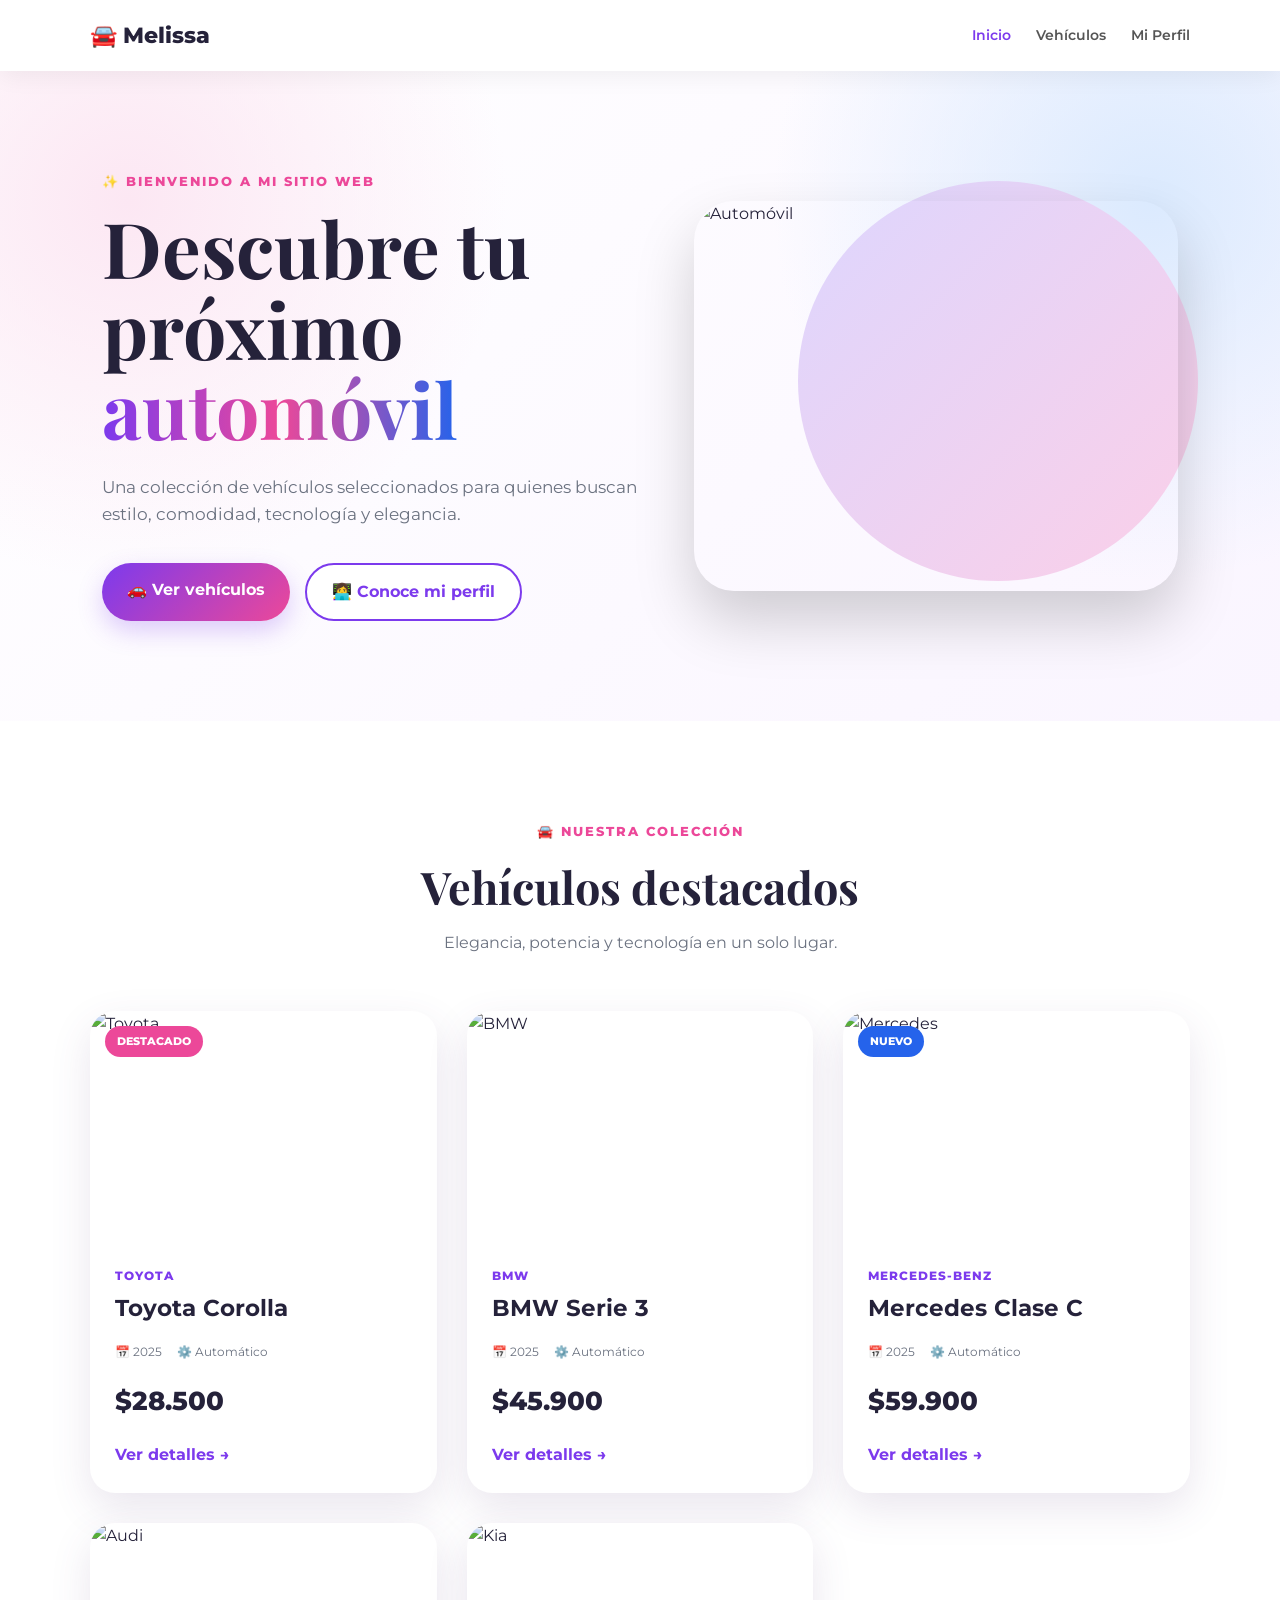
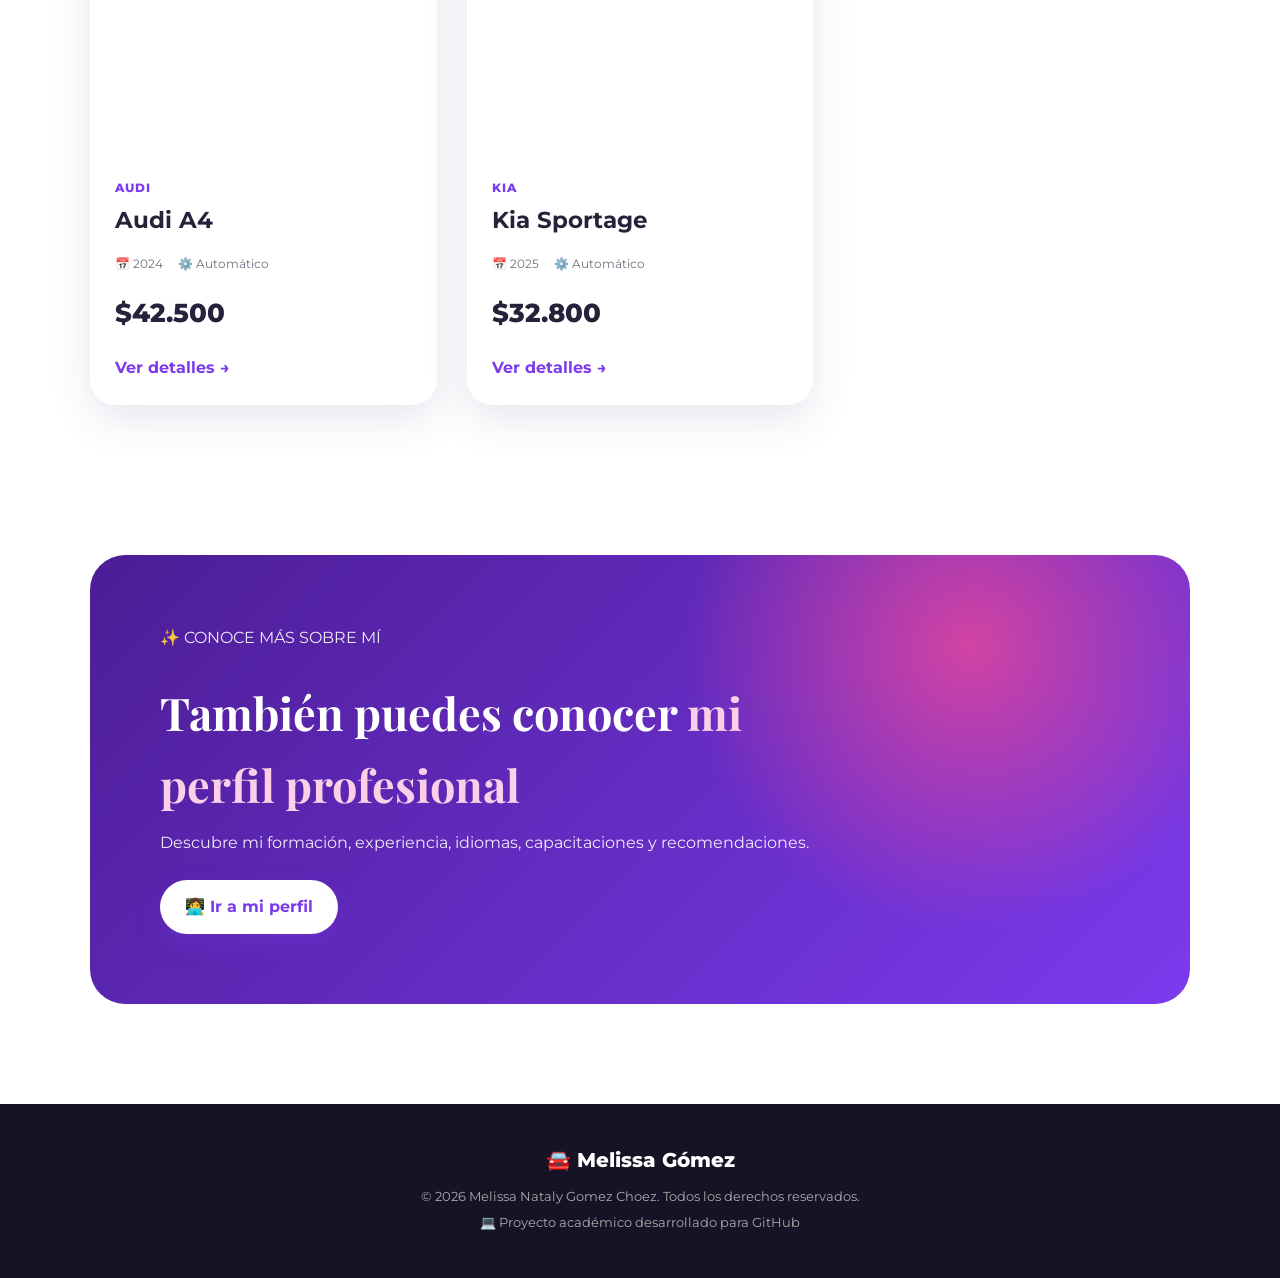
==== index.html @ 5bdf1eb9 "Add files via upload" ====
<!DOCTYPE html>
<html lang="es">

<head>
    <meta charset="UTF-8">
    <meta name="viewport" content="width=device-width, initial-scale=1.0">

    <title>Melissa Gómez | Catálogo de Autos</title>

    <link rel="stylesheet" href="estilo.css">

    <link rel="preconnect" href="https://fonts.googleapis.com">
    <link rel="preconnect" href="https://fonts.gstatic.com" crossorigin>

    <link href="https://fonts.googleapis.com/css2?family=Montserrat:wght@400;500;600;700;800&family=Playfair+Display:wght@600;700&display=swap" rel="stylesheet">
</head>

<body>

    <!-- ================= NAVBAR ================= -->

    <header class="navbar">

        <div class="logo">
            🚘 <span>Melissa</span>
        </div>

        <nav>
            <a href="index.html" class="activo">Inicio</a>
            <a href="#vehiculos">Vehículos</a>
            <a href="perfil.html">Mi Perfil</a>
        </nav>

    </header>


    <!-- ================= HERO ================= -->

    <section class="hero">

        <div class="hero-text">

            <p class="mini-titulo">
                ✨ BIENVENIDO A MI SITIO WEB
            </p>

            <h1>
                Descubre tu próximo
                <span>automóvil</span>
            </h1>

            <p>
                Una colección de vehículos seleccionados para quienes
                buscan estilo, comodidad, tecnología y elegancia.
            </p>

            <div class="hero-buttons">

                <a href="#vehiculos" class="btn principal">
                    🚗 Ver vehículos
                </a>

                <a href="perfil.html" class="btn secundario">
                    👩‍💻 Conoce mi perfil
                </a>

            </div>

        </div>


        <div class="hero-image">

            <div class="circulo"></div>

            <img src="imagenes/carro1.jpg" alt="Automóvil">

        </div>

    </section>


    <!-- ================= VEHICULOS ================= -->

    <section id="vehiculos" class="vehiculos">

        <div class="titulo-seccion">

            <p>🚘 NUESTRA COLECCIÓN</p>

            <h2>
                Vehículos destacados
            </h2>

            <span>
                Elegancia, potencia y tecnología en un solo lugar.
            </span>

        </div>


        <div class="grid-carros">


            <!-- CARRO 1 -->

            <article class="car-card">

                <div class="car-image">

                    <img src="imagenes/carro1.jpg" alt="Toyota">

                    <span class="etiqueta">
                        DESTACADO
                    </span>

                </div>

                <div class="car-info">

                    <p class="marca">
                        TOYOTA
                    </p>

                    <h3>
                        Toyota Corolla
                    </h3>

                    <div class="car-details">

                        <span>📅 2025</span>
                        <span>⚙️ Automático</span>

                    </div>

                    <div class="precio">
                        $28.500
                    </div>

                    <a href="#" class="btn-carro">
                        Ver detalles →
                    </a>

                </div>

            </article>


            <!-- CARRO 2 -->

            <article class="car-card">

                <div class="car-image">

                    <img src="imagenes/carro2.jpg" alt="BMW">

                </div>

                <div class="car-info">

                    <p class="marca">
                        BMW
                    </p>

                    <h3>
                        BMW Serie 3
                    </h3>

                    <div class="car-details">

                        <span>📅 2025</span>
                        <span>⚙️ Automático</span>

                    </div>

                    <div class="precio">
                        $45.900
                    </div>

                    <a href="#" class="btn-carro">
                        Ver detalles →
                    </a>

                </div>

            </article>


            <!-- CARRO 3 -->

            <article class="car-card">

                <div class="car-image">

                    <img src="imagenes/carro3.jpg" alt="Mercedes">

                    <span class="etiqueta nuevo">
                        NUEVO
                    </span>

                </div>

                <div class="car-info">

                    <p class="marca">
                        MERCEDES-BENZ
                    </p>

                    <h3>
                        Mercedes Clase C
                    </h3>

                    <div class="car-details">

                        <span>📅 2025</span>
                        <span>⚙️ Automático</span>

                    </div>

                    <div class="precio">
                        $59.900
                    </div>

                    <a href="#" class="btn-carro">
                        Ver detalles →
                    </a>

                </div>

            </article>


            <!-- CARRO 4 -->

            <article class="car-card">

                <div class="car-image">

                    <img src="imagenes/carro4.jpg" alt="Audi">

                </div>

                <div class="car-info">

                    <p class="marca">
                        AUDI
                    </p>

                    <h3>
                        Audi A4
                    </h3>

                    <div class="car-details">

                        <span>📅 2024</span>
                        <span>⚙️ Automático</span>

                    </div>

                    <div class="precio">
                        $42.500
                    </div>

                    <a href="#" class="btn-carro">
                        Ver detalles →
                    </a>

                </div>

            </article>


            <!-- CARRO 5 -->

            <article class="car-card">

                <div class="car-image">

                    <img src="imagenes/carro5.jpg" alt="Kia">

                </div>

                <div class="car-info">

                    <p class="marca">
                        KIA
                    </p>

                    <h3>
                        Kia Sportage
                    </h3>

                    <div class="car-details">

                        <span>📅 2025</span>
                        <span>⚙️ Automático</span>

                    </div>

                    <div class="precio">
                        $32.800
                    </div>

                    <a href="#" class="btn-carro">
                        Ver detalles →
                    </a>

                </div>

            </article>


        </div>

    </section>


    <!-- ================= PERFIL ================= -->

    <section class="perfil-banner">

        <div>

            <p>✨ CONOCE MÁS SOBRE MÍ</p>

            <h2>
                También puedes conocer
                <span>mi perfil profesional</span>
            </h2>

            <p>
                Descubre mi formación, experiencia, idiomas,
                capacitaciones y recomendaciones.
            </p>

            <a href="perfil.html" class="btn principal">
                👩‍💻 Ir a mi perfil
            </a>

        </div>

    </section>


    <!-- ================= FOOTER ================= -->

    <footer>

        <div class="footer-logo">
            🚘 Melissa Gómez
        </div>

        <p>
            © 2026 Melissa Nataly Gomez Choez.
            Todos los derechos reservados.
        </p>

        <p>
            💻 Proyecto académico desarrollado para GitHub
        </p>

    </footer>


</body>
</html>
---- estilo.css ----
/* =====================================================
   CONFIGURACIÓN GENERAL
===================================================== */

* {
    margin: 0;
    padding: 0;
    box-sizing: border-box;
}


html {
    scroll-behavior: smooth;
}


body {
    font-family: 'Montserrat', sans-serif;
    color: #25223a;
    background: #fff;
    line-height: 1.6;
}


a {
    text-decoration: none;
}


img {
    max-width: 100%;
    display: block;
}


/* =====================================================
   COLORES
===================================================== */

:root {

    --morado: #7c3aed;

    --morado-oscuro: #4c1d95;

    --rosa: #ec4899;

    --azul: #2563eb;

    --celeste: #06b6d4;

    --fondo: #faf8ff;

    --texto: #25223a;

    --gris: #6b7280;

    --blanco: #ffffff;

    --sombra: 0 15px 40px rgba(91, 63, 125, 0.13);

}


/* =====================================================
   NAVBAR
===================================================== */

.navbar {

    width: 100%;

    padding: 18px 7%;

    display: flex;

    align-items: center;

    justify-content: space-between;

    background: rgba(255,255,255,0.95);

    backdrop-filter: blur(10px);

    position: sticky;

    top: 0;

    z-index: 1000;

    box-shadow: 0 5px 25px rgba(0,0,0,0.06);

}


.logo {

    font-size: 22px;

    font-weight: 800;

    color: var(--morado);

}


.logo span {
    color: var(--texto);
}


.navbar nav {

    display: flex;

    gap: 25px;

}


.navbar nav a {

    color: #555;

    font-weight: 600;

    font-size: 14px;

    transition: .3s;

}


.navbar nav a:hover,
.navbar nav a.activo {

    color: var(--morado);

}


/* =====================================================
   HERO
===================================================== */

.hero {

    min-height: 650px;

    padding: 80px 8%;

    display: flex;

    align-items: center;

    justify-content: space-between;

    gap: 50px;

    background:

    radial-gradient(circle at 10% 20%, #fce7f3 0%, transparent 30%),

    radial-gradient(circle at 90% 20%, #dbeafe 0%, transparent 30%),

    linear-gradient(135deg,#fff,#faf5ff);

}


.hero-text {

    width: 50%;

}


.mini-titulo {

    color: var(--rosa);

    font-weight: 800;

    letter-spacing: 2px;

    font-size: 13px;

    margin-bottom: 15px;

}


.hero h1 {

    font-family: 'Playfair Display', serif;

    font-size: clamp(45px,6vw,78px);

    line-height: 1.05;

    margin-bottom: 25px;

}


.hero h1 span,
.perfil-presentacion h1 span,
.pagina-hero h1 span {

    background: linear-gradient(
        90deg,
        var(--morado),
        var(--rosa),
        var(--azul)
    );

    -webkit-background-clip: text;

    color: transparent;

}


.hero-text > p:not(.mini-titulo) {

    color: var(--gris);

    max-width: 570px;

    font-size: 17px;

}


.hero-buttons {

    display: flex;

    gap: 15px;

    margin-top: 35px;

    flex-wrap: wrap;

}


/* =====================================================
   BOTONES
===================================================== */

.btn {

    display: inline-block;

    padding: 14px 25px;

    border-radius: 50px;

    font-weight: 700;

    transition: .3s;

}


.btn.principal {

    color: white;

    background: linear-gradient(
        135deg,
        var(--morado),
        var(--rosa)
    );

    box-shadow: 0 10px 25px rgba(124,58,237,.25);

}


.btn.principal:hover {

    transform: translateY(-4px);

    box-shadow: 0 15px 30px rgba(124,58,237,.35);

}


.btn.secundario {

    color: var(--morado);

    border: 2px solid var(--morado);

    background: white;

}


.btn.secundario:hover {

    background: var(--morado);

    color: white;

    transform: translateY(-4px);

}


/* =====================================================
   HERO IMAGEN
===================================================== */

.hero-image {

    width: 45%;

    position: relative;

    display: flex;

    justify-content: center;

}


.hero-image img {

    width: 500px;

    height: 390px;

    object-fit: cover;

    border-radius: 40px;

    position: relative;

    z-index: 2;

    box-shadow: 0 30px 60px rgba(0,0,0,.18);

}


.circulo {

    width: 400px;

    height: 400px;

    background: linear-gradient(
        135deg,
        #ddd6fe,
        #fbcfe8
    );

    border-radius: 50%;

    position: absolute;

    right: -20px;

    top: -20px;

}


/* =====================================================
   TITULOS
===================================================== */

.titulo-seccion {

    text-align: center;

    margin-bottom: 55px;

}


.titulo-seccion p {

    color: var(--rosa);

    font-size: 13px;

    font-weight: 800;

    letter-spacing: 2px;

}


.titulo-seccion h2 {

    font-family: 'Playfair Display', serif;

    font-size: 45px;

    margin: 8px 0;

}


.titulo-seccion span {

    color: var(--gris);

}


/* =====================================================
   VEHICULOS
===================================================== */

.vehiculos {

    padding: 100px 7%;

    background: white;

}


.grid-carros {

    display: grid;

    grid-template-columns:
        repeat(auto-fit,minmax(280px,1fr));

    gap: 30px;

}


.car-card {

    background: white;

    border-radius: 25px;

    overflow: hidden;

    box-shadow: var(--sombra);

    transition: .4s;

}


.car-card:hover {

    transform: translateY(-10px);

}


.car-image {

    height: 230px;

    position: relative;

    overflow: hidden;

}


.car-image img {

    width: 100%;

    height: 100%;

    object-fit: cover;

    transition: .5s;

}


.car-card:hover .car-image img {

    transform: scale(1.08);

}


.etiqueta {

    position: absolute;

    top: 15px;

    left: 15px;

    background: var(--rosa);

    color: white;

    padding: 7px 12px;

    border-radius: 20px;

    font-size: 11px;

    font-weight: 800;

}


.etiqueta.nuevo {

    background: var(--azul);

}


.car-info {

    padding: 25px;

}


.marca {

    color: var(--morado);

    font-size: 12px;

    font-weight: 800;

    letter-spacing: 1px;

}


.car-info h3 {

    font-size: 23px;

    margin: 5px 0 15px;

}


.car-details {

    display: flex;

    gap: 15px;

    color: var(--gris);

    font-size: 12px;

}


.precio {

    font-size: 26px;

    font-weight: 800;

    margin: 20px 0;

}


.btn-carro {

    color: var(--morado);

    font-weight: 700;

}


/* =====================================================
   PERFIL BANNER
===================================================== */

.perfil-banner {

    margin: 50px 7% 100px;

    padding: 70px;

    border-radius: 35px;

    color: white;

    background:

    radial-gradient(
        circle at 80% 20%,
        rgba(236,72,153,.8),
        transparent 30%
    ),

    linear-gradient(
        135deg,
        #4c1d95,
        #7c3aed
    );

}


.perfil-banner h2 {

    font-family: 'Playfair Display', serif;

    font-size: 45px;

    max-width: 700px;

    margin: 10px 0;

}


.perfil-banner h2 span {

    color: #fbcfe8;

}


.perfil-banner p {

    max-width: 650px;

    opacity: .9;

    margin-bottom: 25px;

}


.perfil-banner .btn {

    background: white;

    color: var(--morado);

}


/* =====================================================
   FOOTER
===================================================== */

footer {

    background: #171326;

    color: white;

    padding: 40px 7%;

    text-align: center;

}


.footer-logo {

    font-size: 20px;

    font-weight: 800;

    margin-bottom: 10px;

}


footer p {

    color: #aaa;

    font-size: 13px;

    margin: 5px;

}


/* =====================================================
   PERFIL
===================================================== */

.perfil-hero {

    min-height: 600px;

    padding: 80px 8%;

    display: flex;

    align-items: center;

    gap: 80px;

    background:

    radial-gradient(circle at 20% 30%,#fce7f3,transparent 30%),

    radial-gradient(circle at 90% 20%,#dbeafe,transparent 30%),

    #faf8ff;

}


.perfil-foto {

    width: 40%;

    display: flex;

    justify-content: center;

}


.foto-marco {

    padding: 12px;

    border-radius: 40px;

    background: linear-gradient(
        135deg,
        var(--morado),
        var(--rosa),
        var(--azul)
    );

    transform: rotate(-3deg);

}


.foto-marco img {

    width: 360px;

    height: 450px;

    object-fit: cover;

    border-radius: 32px;

    transform: rotate(3deg);

}


.perfil-presentacion {

    width: 60%;

}


.perfil-presentacion h1 {

    font-family: 'Playfair Display', serif;

    font-size: clamp(40px,5vw,65px);

    line-height: 1.05;

    margin: 15px 0;

}


.perfil-presentacion h1 span {

    display: block;

}


.profesion {

    color: var(--morado);

    font-weight: 700;

    margin-bottom: 20px;

}


.perfil-presentacion > p:not(.mini-titulo):not(.profesion) {

    color: var(--gris);

    max-width: 650px;

}


.perfil-botones {

    margin-top: 30px;

    display: flex;

    gap: 15px;

    flex-wrap: wrap;

}


/* =====================================================
   DATOS
===================================================== */

.contenido-perfil {

    padding: 100px 7%;

}


.datos-grid {

    display: grid;

    grid-template-columns:
        repeat(auto-fit,minmax(230px,1fr));

    gap: 25px;

}


.dato-card {

    padding: 35px 25px;

    border-radius: 25px;

    background: white;

    box-shadow: var(--sombra);

    border-top: 4px solid var(--morado);

    transition: .3s;

}


.dato-card:hover {

    transform: translateY(-8px);

}


.icono {

    font-size: 40px;

    margin-bottom: 15px;

}


.dato-card h3 {

    margin-bottom: 8px;

}


.dato-card p {

    color: var(--gris);

}


/* =====================================================
   EXPERIENCIA
===================================================== */

.experiencia {

    padding: 100px 7%;

    background: #faf8ff;

}


.timeline {

    max-width: 900px;

    margin: auto;

}


.timeline-item {

    display: flex;

    gap: 25px;

    margin-bottom: 35px;

}


.timeline-icon {

    min-width: 60px;

    height: 60px;

    display: flex;

    align-items: center;

    justify-content: center;

    background: linear-gradient(
        135deg,
        var(--morado),
        var(--rosa)
    );

    border-radius: 50%;

    font-size: 25px;

}


.timeline-content {

    background: white;

    padding: 25px;

    border-radius: 20px;

    box-shadow: var(--sombra);

    flex: 1;

}


.timeline-content span {

    color: var(--rosa);

    font-size: 11px;

    font-weight: 800;

}


.timeline-content h3 {

    margin: 5px 0;

}


/* =====================================================
   IDIOMAS
===================================================== */

.idiomas {

    padding: 100px 7%;

}


.idiomas-grid {

    display: grid;

    grid-template-columns:
        repeat(auto-fit,minmax(300px,1fr));

    gap: 30px;

    max-width: 900px;

    margin: auto;

}


.idioma-card {

    padding: 30px;

    border-radius: 25px;

    box-shadow: var(--sombra);

    background: white;

}


.idioma-icon {

    font-size: 40px;

}


.idioma-card h3 {

    font-size: 23px;

    margin: 10px 0 2px;

}


.idioma-card p {

    color: var(--gris);

}


.barra {

    height: 10px;

    background: #eee;

    border-radius: 20px;

    margin-top: 20px;

    overflow: hidden;

}


.barra span {

    display: block;

    height: 100%;

    background: linear-gradient(
        90deg,
        var(--morado),
        var(--rosa)
    );

    border-radius: 20px;

}


/* =====================================================
   RECOMENDACIONES
===================================================== */

.recomendaciones {

    padding: 100px 7%;

    background: #faf8ff;

}


.recomendacion-grid {

    display: grid;

    grid-template-columns:
        repeat(auto-fit,minmax(300px,1fr));

    gap: 30px;

    max-width: 1000px;

    margin: auto;

}


.recomendacion-card {

    background: white;

    padding: 40px;

    border-radius: 25px;

    box-shadow: var(--sombra);

}


.comillas {

    font-family: Georgia;

    font-size: 70px;

    line-height: .5;

    color: var(--rosa);

}


.recomendacion-card p {

    color: var(--gris);

    margin: 25px 0;

}


.recomendacion-card span {

    color: var(--morado);

    font-size: 13px;

}


/* =====================================================
   PAGINAS INTERNAS
===================================================== */

.pagina-hero {

    text-align: center;

    padding: 100px 7%;

    background:

    radial-gradient(circle,#fce7f3,transparent 35%),

    #faf8ff;

}


.pagina-hero > p:first-child {

    color: var(--rosa);

    font-weight: 800;

    letter-spacing: 2px;

}


.pagina-hero h1 {

    font-family: 'Playfair Display', serif;

    font-size: 60px;

    margin: 15px 0;

}


.pagina-hero p:last-child {

    color: var(--gris);

    max-width: 650px;

    margin: auto;

}


/* =====================================================
   FORMACION
===================================================== */

.formacion {

    padding: 80px 10%;

    background: white;

}


.formacion-card {

    display: flex;

    gap: 30px;

    padding: 35px;

    margin-bottom: 30px;

    border-radius: 25px;

    box-shadow: var(--sombra);

    border-left: 5px solid var(--morado);

}


.formacion-icon {

    font-size: 45px;

}


.formacion-card span,
.curso-info span {

    color: var(--rosa);

    font-size: 11px;

    font-weight: 800;

    letter-spacing: 1px;

}


.formacion-card h2 {

    margin: 8px 0;

}


.formacion-card h3 {

    color: var(--morado);

    font-size: 15px;

}


.formacion-card p {

    color: var(--gris);

    margin-top: 10px;

}


/* =====================================================
   CAPACITACIONES
===================================================== */

.capacitaciones {

    padding: 80px 8%;

    display: grid;

    grid-template-columns:
        repeat(auto-fit,minmax(350px,1fr));

    gap: 30px;

}


.curso-card {

    padding: 35px;

    background: white;

    border-radius: 25px;

    box-shadow: var(--sombra);

    display: flex;

    gap: 25px;

    transition: .3s;

}


.curso-card:hover {

    transform: translateY(-8px);

}


.curso-icon {

    width: 65px;

    height: 65px;

    min-width: 65px;

    border-radius: 20px;

    display: flex;

    align-items: center;

    justify-content: center;

    font-size: 30px;

    background: #f3e8ff;

}


.curso-info h2 {

    margin: 5px 0;

}


.curso-info p {

    color: var(--gris);

}


.curso-info small {

    display: block;

    margin-top: 12px;

    color: var(--morado);

    font-weight: 700;

}


/* =====================================================
   VOLVER
===================================================== */

.volver {

    text-align: center;

    padding: 20px 0 80px;

}


/* =====================================================
   RESPONSIVE - CELULARES
===================================================== */

@media(max-width:850px) {

    .navbar {

        flex-direction: column;

        gap: 15px;

    }


    .navbar nav {

        gap: 12px;

        flex-wrap: wrap;

        justify-content: center;

    }


    .hero {

        flex-direction: column;

        text-align: center;

        padding-top: 60px;

    }


    .hero-text,
    .hero-image {

        width: 100%;

    }


    .hero-buttons {

        justify-content: center;

    }


    .hero-image img {

        width: 100%;

        height: 300px;

    }


    .circulo {

        width: 280px;

        height: 280px;

    }


    .perfil-hero {

        flex-direction: column;

        text-align: center;

    }


    .perfil-foto,
    .perfil-presentacion {

        width: 100%;

    }


    .perfil-botones {

        justify-content: center;

    }


    .foto-marco img {

        width: 280px;

        height: 350px;

    }


    .perfil-banner {

        padding: 40px 25px;

    }


    .perfil-banner h2 {

        font-size: 35px;

    }


    .titulo-seccion h2 {

        font-size: 36px;

    }


    .pagina-hero h1 {

        font-size: 43px;

    }


    .formacion-card {

        flex-direction: column;

    }

}
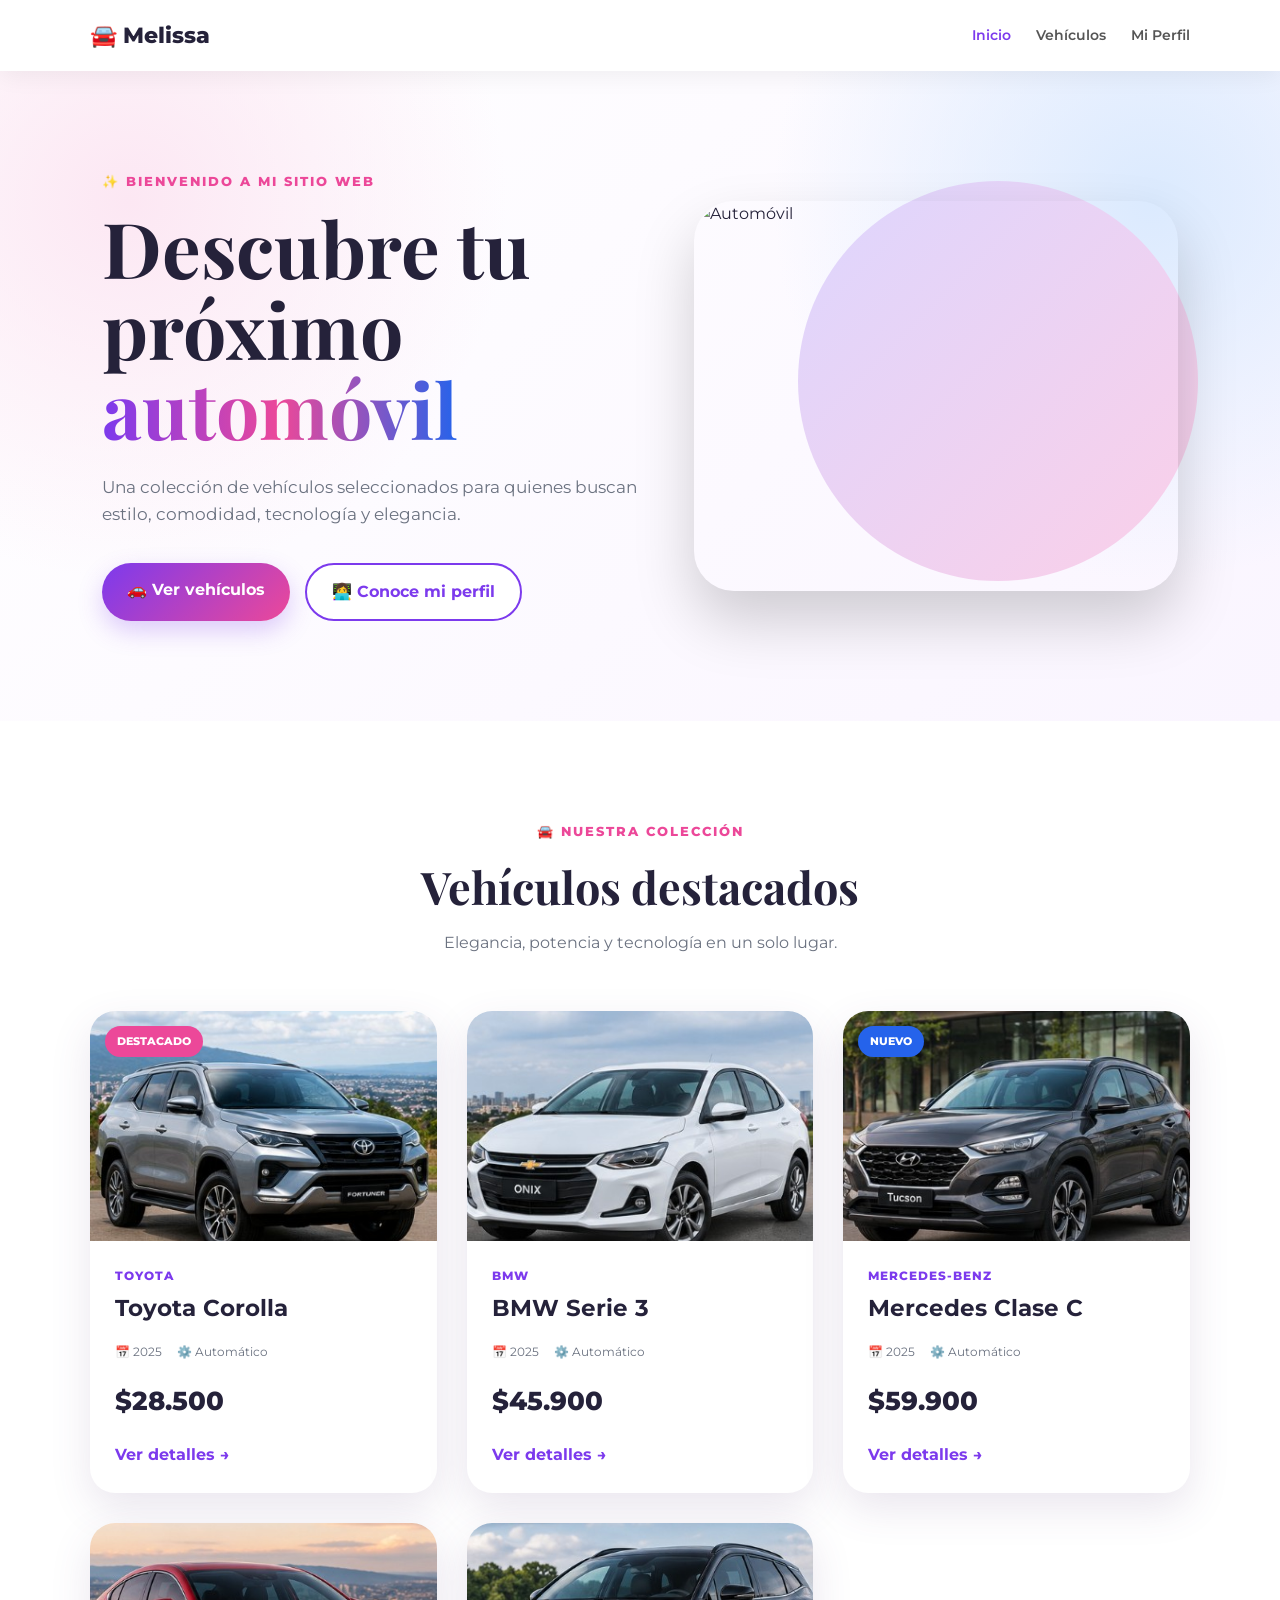
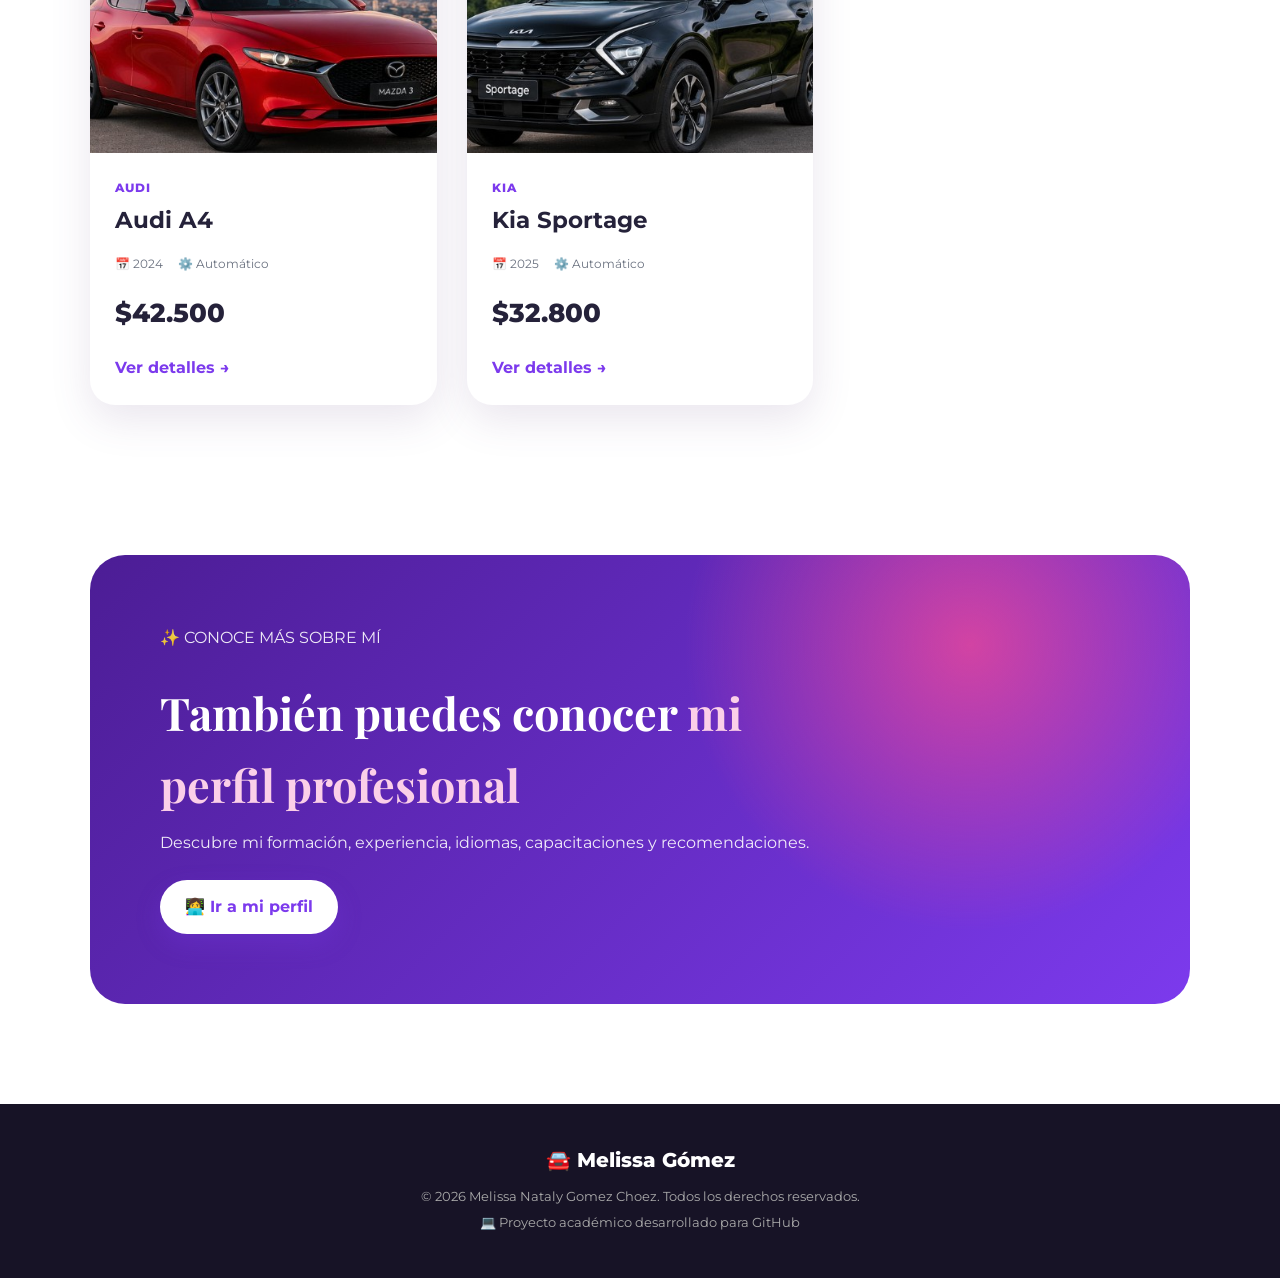
==== commit aea8f134: "Update index.html" ====
--- a/index.html
+++ b/index.html
@@ -108,7 +108,7 @@
 
                 <div class="car-image">
 
-                    <img src="imagenes/carro1.jpg" alt="Toyota">
+                    <img src="img/carro1.jpg" alt="Toyota">
 
                     <span class="etiqueta">
                         DESTACADO
@@ -152,7 +152,7 @@
 
                 <div class="car-image">
 
-                    <img src="imagenes/carro2.jpg" alt="BMW">
+                    <img src="img/carro2.jpg" alt="BMW">
 
                 </div>
 
@@ -192,7 +192,7 @@
 
                 <div class="car-image">
 
-                    <img src="imagenes/carro3.jpg" alt="Mercedes">
+                    <img src="img/carro3.jpg" alt="Mercedes">
 
                     <span class="etiqueta nuevo">
                         NUEVO
@@ -236,7 +236,7 @@
 
                 <div class="car-image">
 
-                    <img src="imagenes/carro4.jpg" alt="Audi">
+                    <img src="img/carro4.jpg" alt="Audi">
 
                 </div>
 
@@ -276,7 +276,7 @@
 
                 <div class="car-image">
 
-                    <img src="imagenes/carro5.jpg" alt="Kia">
+                    <img src="img/carro5.jpg" alt="Kia">
 
                 </div>
 
@@ -363,4 +363,4 @@
 
 
 </body>
-</html>+</html>
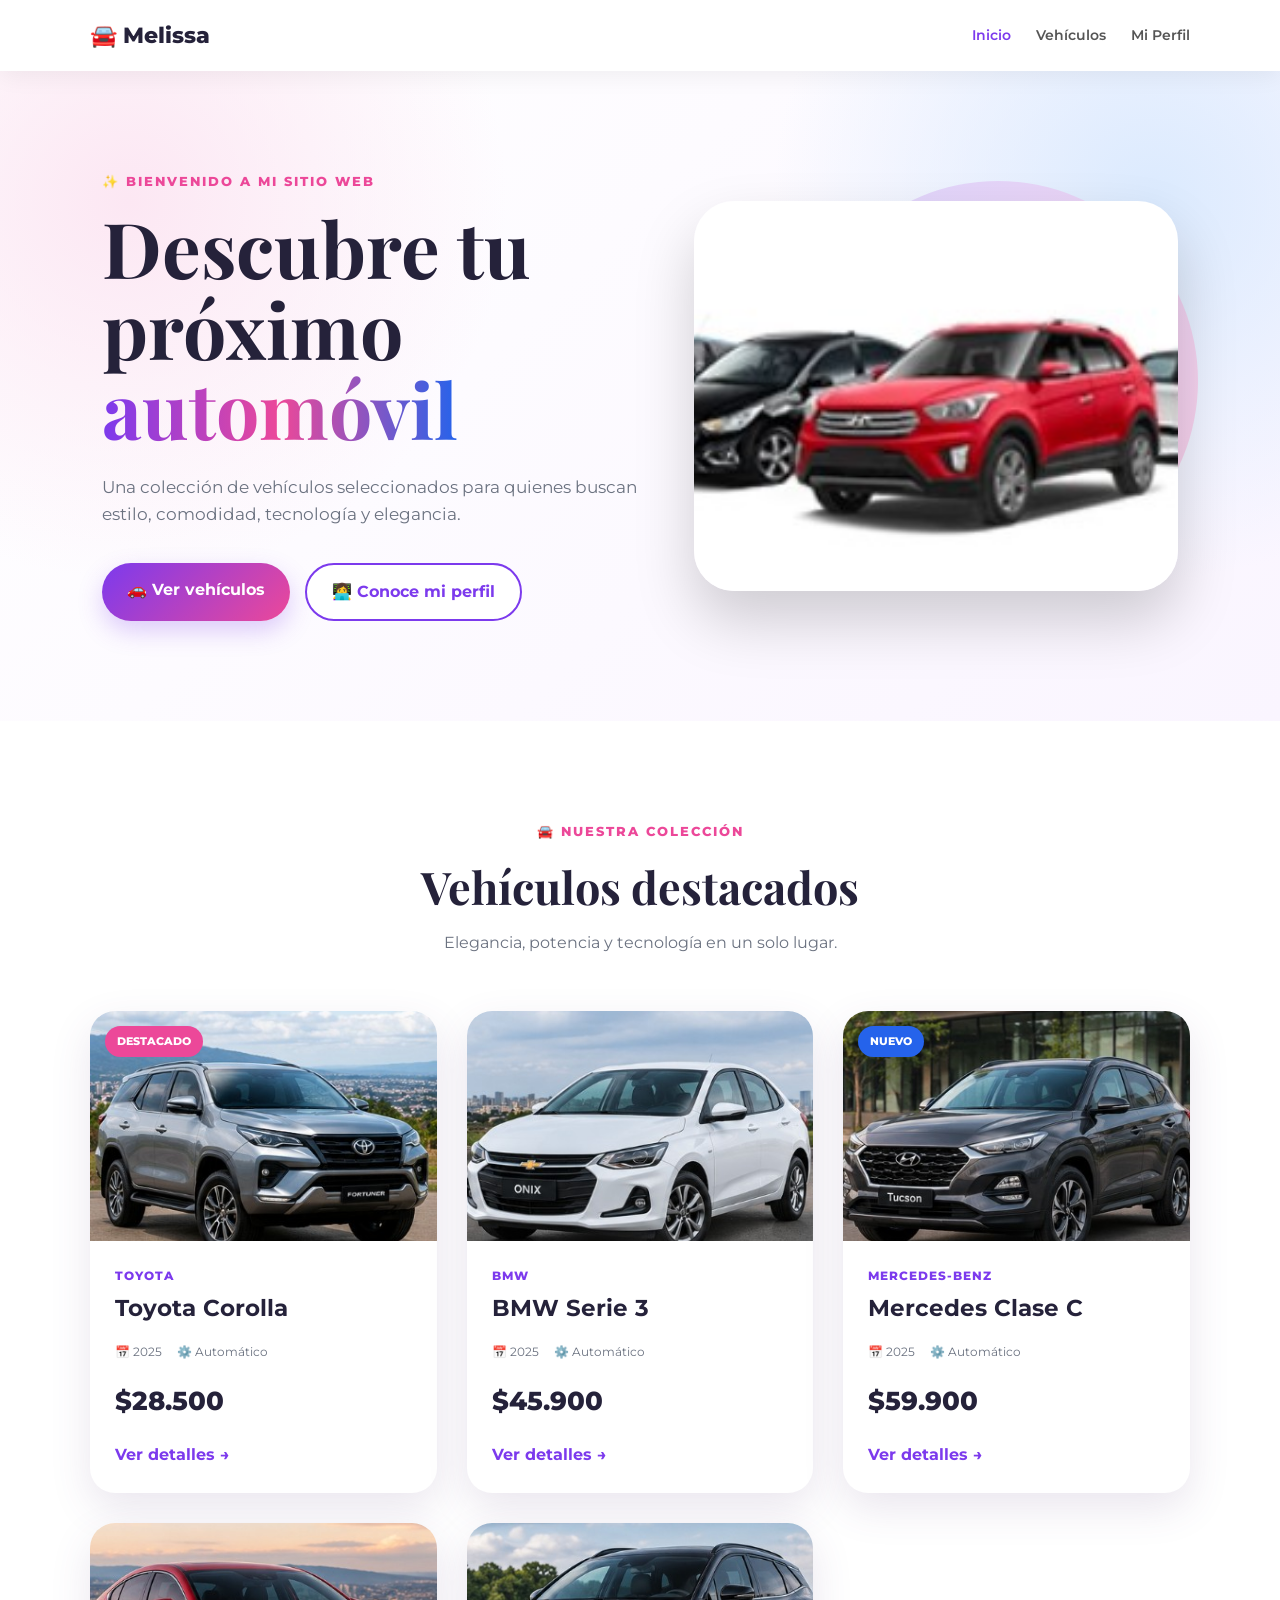
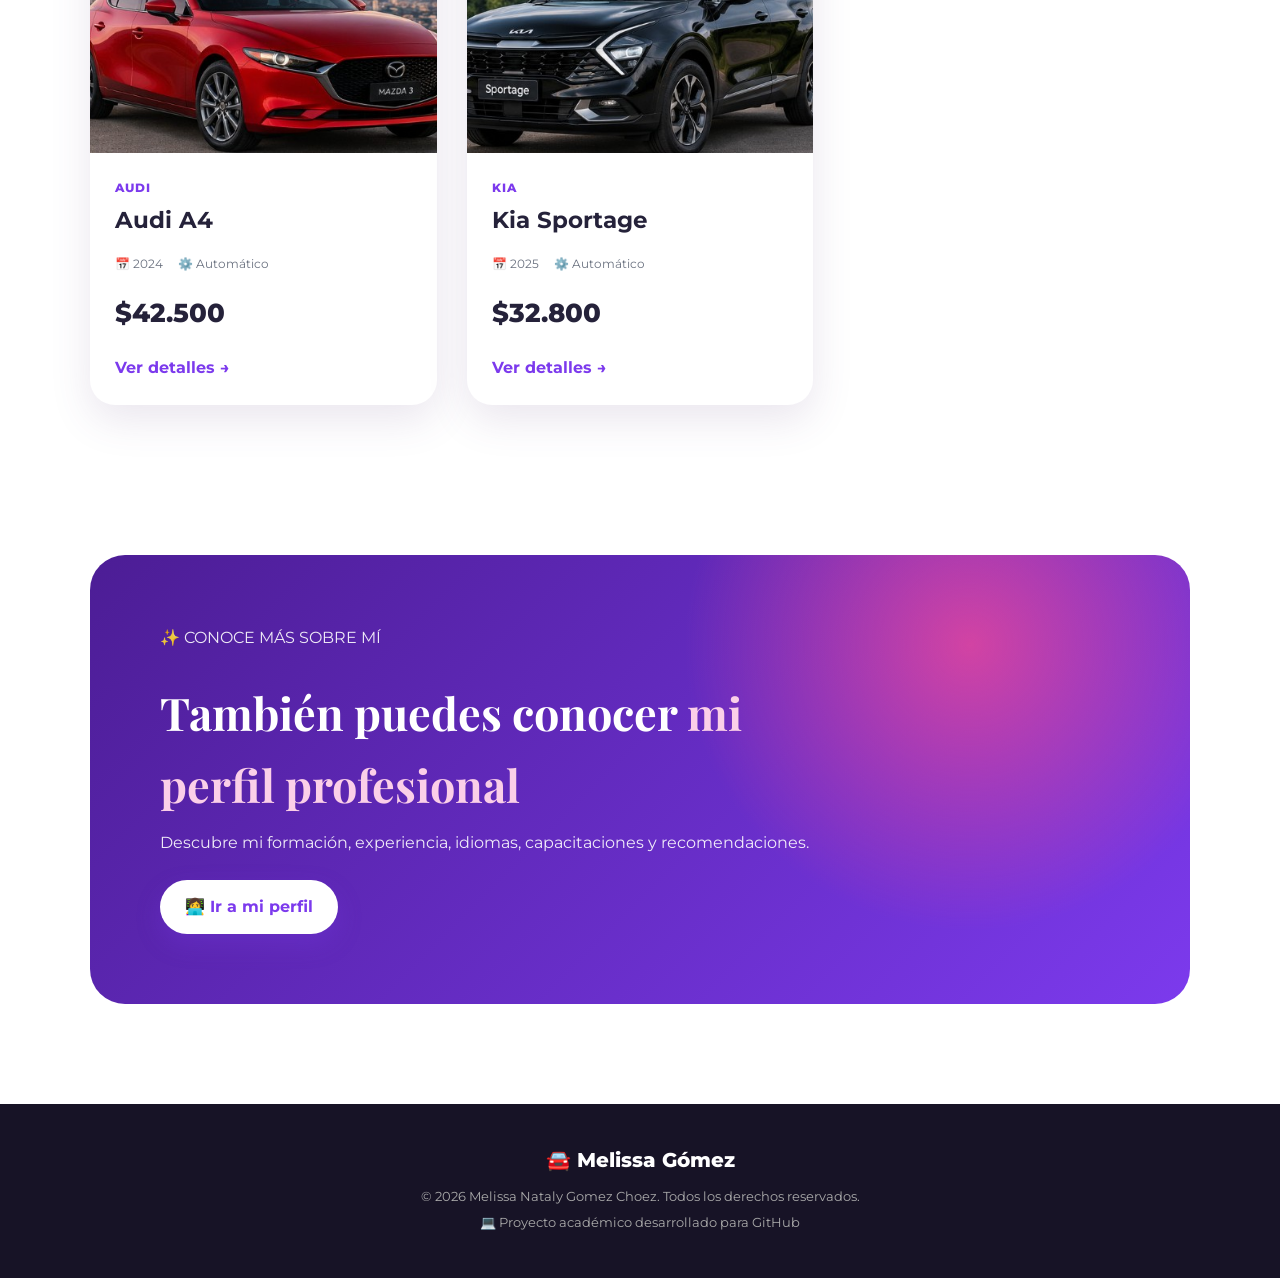
==== commit a88e9be1: "Update index.html" ====
--- a/index.html
+++ b/index.html
@@ -73,7 +73,7 @@
 
             <div class="circulo"></div>
 
-            <img src="imagenes/carro1.jpg" alt="Automóvil">
+            <img src="img/carro0.jpg" alt="Automóvil">
 
         </div>
 
